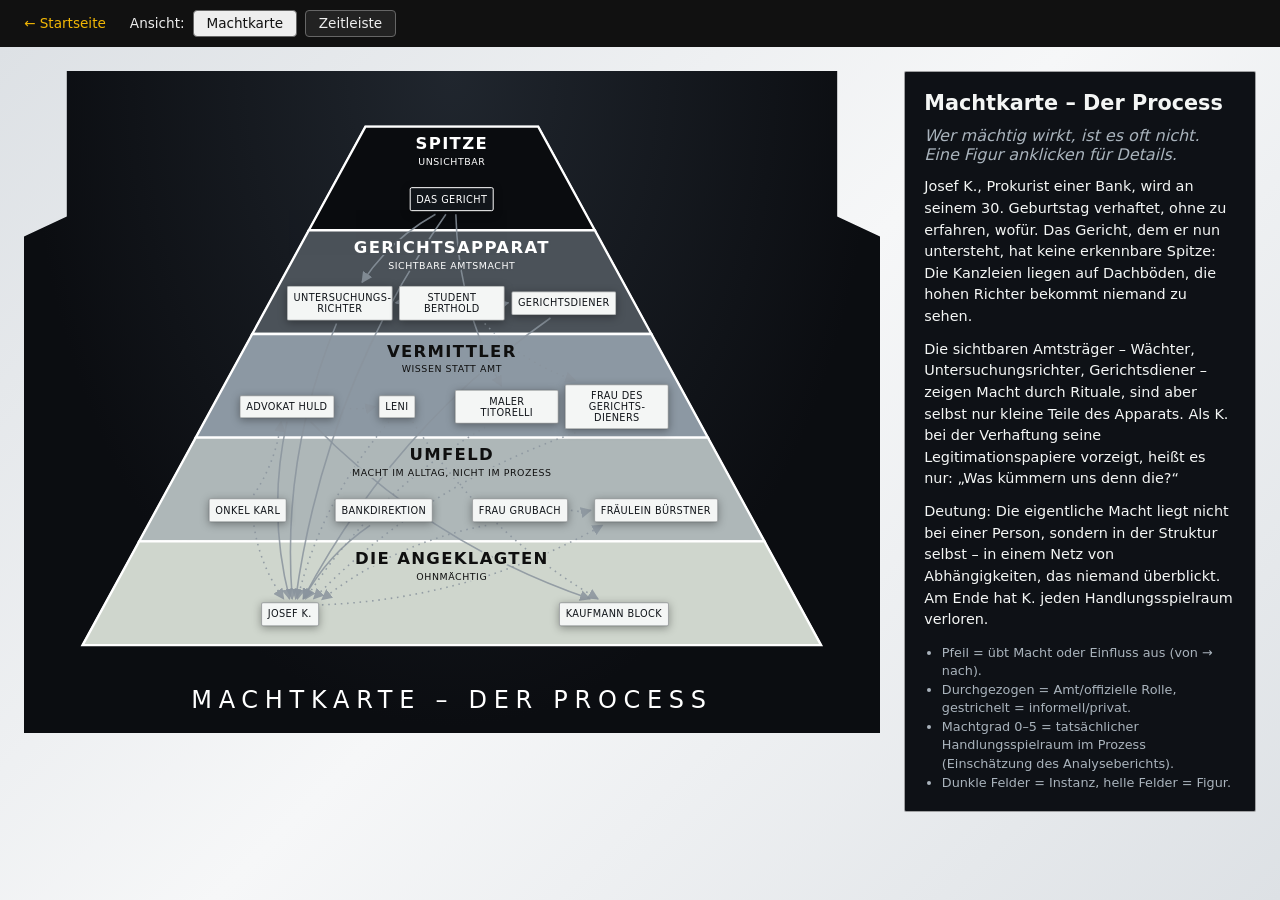
==== machtkarte.html @ 1d8989d1 "Startseite mit Türen zu den Unterseiten - index.html: neue Startseite (Machtkarte, Chronologie der M" ====
<!doctype html>
<html lang="de">
<head>
  <meta charset="utf-8">
  <meta name="viewport" content="width=device-width, initial-scale=1">
  <title>Machtkarte – Der Process</title>
  <link rel="icon" href="data:,">
  <link rel="stylesheet" href="machtkarte.css">
  <link rel="stylesheet" href="zeitleiste.css">
  <link rel="stylesheet" href="themes.css">
  <style>
    body { margin: 0; }
    .ansicht { min-height: calc(100vh - 2.9rem); box-sizing: border-box; }
    .ansicht[hidden] { display: none; }
    .stilwahl { display: flex; flex-wrap: wrap; gap: .5rem; align-items: center; padding: .6rem 1.5rem; font: .85rem system-ui, sans-serif; background: #111; color: #eee; }
    .stilwahl span { margin-left: .6rem; }
    .stilwahl .zurueck { color: #f2b705; text-decoration: none; margin-right: .4rem; }
    .stilwahl .zurueck:hover { text-decoration: underline; }
    .stilwahl .zurueck:focus-visible { outline: 2px solid #f2b705; outline-offset: 3px; }
    .stilwahl button { font: inherit; padding: .3rem .8rem; border: 1px solid #666; background: #222; color: #eee; cursor: pointer; border-radius: 4px; }
    .stilwahl button[aria-pressed="true"] { background: #eee; color: #111; }
  </style>
</head>
<body>
  <nav class="stilwahl" id="stilwahl" aria-label="Ansicht wählen"></nav>
  <main id="machtkarte" class="ansicht" data-theme="hierarchie"></main>
  <main id="zeitleiste" class="ansicht" data-theme="hierarchie" hidden></main>

  <script type="module">
    // Nur Bedienoberfläche: Ansicht wählen. Inhalte und Darstellung liegen in den Modulen.
    import { mountMachtkarte } from './machtkarte.js';
    import { mountZeitleiste } from './zeitleiste.js';
    import daten from './daten.js';
    import chronologie from './chronologie.js';

    const ANSICHTEN = { machtkarte: 'Machtkarte', zeitleiste: 'Zeitleiste' };

    const wahl = document.getElementById('stilwahl');
    const fenster = { machtkarte: document.getElementById('machtkarte'), zeitleiste: document.getElementById('zeitleiste') };
    const ansichtAusHash = () => (ANSICHTEN[location.hash.slice(1)] ? location.hash.slice(1) : 'machtkarte');

    const karte = mountMachtkarte(fenster.machtkarte, daten);
    // Figur in der Zeitleiste angeklickt → in der Machtkarte zeigen
    mountZeitleiste(fenster.zeitleiste, chronologie, daten, {
      beiFigur: (id) => { setzeAnsicht('machtkarte'); karte.waehle(id); },
    });

    wahl.append(Object.assign(document.createElement('a'), { href: 'index.html', className: 'zurueck', textContent: '← Startseite' }));
    wahl.append(Object.assign(document.createElement('span'), { textContent: 'Ansicht:' }));
    const knoepfe = Object.entries(ANSICHTEN).map(([key, label]) => {
      const b = document.createElement('button');
      b.type = 'button'; b.textContent = label;
      b.addEventListener('click', () => setzeAnsicht(key));
      wahl.append(b);
      return [key, b];
    });

    function setzeAnsicht(name) {
      Object.entries(fenster).forEach(([k, f]) => { f.hidden = k !== name; });
      knoepfe.forEach(([key, b]) => b.setAttribute('aria-pressed', String(key === name)));
      if (location.hash.slice(1) !== name) history.replaceState(null, '', `#${name}`);
    }

    addEventListener('hashchange', () => setzeAnsicht(ansichtAusHash()));
    setzeAnsicht(ansichtAusHash());
  </script>
</body>
</html>
---- machtkarte.css ----
/* Struktur der Machtkarte. Enthält KEINE Farben/Schriften – alles kommt aus themes.css. */
.mk {
  display: grid;
  grid-template-columns: minmax(0, 1fr) clamp(16rem, 28vw, 22rem);
  gap: 1.5rem;
  padding: 1.5rem;
  background: var(--bg);
  color: var(--text);
  font-family: var(--font);
  min-height: 100%;
}
/* Zweispaltig nur, solange die Bühne mindestens ihre Mindestbreite (34rem, s. u.) behält */
@media (max-width: 62rem) { .mk { grid-template-columns: minmax(0, 1fr); } }
@media (max-width: 52rem) { .mk { padding: .75rem; } }
/* Rahmen: neutraler Träger um Scroller (Bühne), Hinweis + Bildunterschrift; Stile dürfen ihn gestalten */
.mk-rahmen { box-sizing: border-box; width: 100%; max-width: 62rem; margin-inline: auto; align-self: start; }
/* Bühne: feste Proportion (setzt geruest() in ansicht.js), alles darin skaliert mit (Positionen in %, Schrift in cqw).
   Sie behält eine Mindestbreite, damit Knotentexte passen, und lässt sich darüber hinaus seitlich wischen;
   Hinweis und Bildunterschrift liegen außerhalb des Scrollbereichs. */
.mk-buehne { position: relative; container-type: inline-size; width: 100%; min-width: 34rem; }
.mk-scroller { overflow-x: auto; -webkit-overflow-scrolling: touch; }
.mk-wischhinweis { display: none; }
@media (max-width: 44rem) {
  .mk-buehne { min-width: 40rem; }
  .mk-wischhinweis { display: block; margin: .5rem 0 0; text-align: center; font-size: .75rem; letter-spacing: .08em; }
}
.mk-bildunterschrift { display: none; margin: 0; text-align: center; text-transform: uppercase; }
.mk-svg { position: absolute; inset: 0; width: 100%; height: 100%; pointer-events: none; overflow: visible; }

/* Kulisse (von pyramide.js gezeichnet) */
.mk-k-flaeche { fill: var(--kulisse-fuellung); stroke: var(--kulisse-kontur); stroke-width: 2; }
.mk-k-ebene { fill: var(--kulisse-a); stroke: none; }
.mk-k-ebene[data-alt="1"] { fill: var(--kulisse-b); }
.mk-k-linie { fill: none; stroke: var(--kulisse-linie); stroke-width: 1.2; stroke-dasharray: 6 5; }
.mk-ebene-titel {
  fill: var(--gedaempft); font-size: 15px; letter-spacing: .12em; text-transform: uppercase;
}
.mk-ebene-untertitel { fill: var(--gedaempft); font-size: 11px; letter-spacing: .1em; text-transform: uppercase; }

/* Knoten: Mittelpunkt liegt auf der von pyramide.js berechneten Position */
.mk-knoten {
  position: absolute; z-index: 1; translate: -50% -50%;
  --schrift: min(1.55cqw, 1rem); /* skaliert nur mit der Bühne, damit Text in den Knoten bleibt */
  font: inherit; font-size: var(--schrift); color: var(--knoten-text); cursor: pointer;
  padding: .55em 1em; text-align: center; hyphens: manual;
  background: var(--knoten-bg);
  border: var(--knoten-rand);
  border-radius: var(--knoten-radius);
  box-shadow: var(--knoten-schatten);
  transition: opacity .2s, box-shadow .2s;
}
.mk-knoten:nth-child(odd)  { rotate: var(--neigung); }
.mk-knoten:nth-child(even) { rotate: calc(var(--neigung) * -1); }
.mk-knoten[data-typ="figur"]   { background: var(--typ-figur, var(--knoten-bg)); }
.mk-knoten[data-typ="instanz"] { background: var(--typ-instanz, var(--knoten-bg)); }
.mk-knoten:focus-visible, .mk-knoten.ist-aktiv { outline: 3px solid var(--akzent); outline-offset: 3px; }
.mk-knoten.ist-nah { box-shadow: 0 0 0 2px var(--akzent); }

.mk-kante {
  fill: none; stroke: var(--kante); stroke-width: var(--kante-breite);
  opacity: .85; transition: opacity .2s, stroke .2s;
}
/* Informelle Beziehungen gestrichelt, formale durchgezogen */
.mk-kante[data-art="informell"] { stroke-dasharray: var(--kante-dash); }
.mk-kante { marker-end: url(#mk-pfeil); }
.mk-pfeilspitze { fill: var(--kante); }
.mk-pfeilspitze-aktiv { fill: var(--akzent); }
.mk-kante.ist-aktiv { stroke: var(--akzent); opacity: 1; stroke-width: calc(var(--kante-breite) * 1.6); marker-end: url(#mk-pfeil-aktiv); }

/* Bei Auswahl alles Unbeteiligte zurücknehmen */
.hat-auswahl .mk-knoten:not(.ist-aktiv):not(.ist-nah) { opacity: .35; }
.hat-auswahl .mk-kante:not(.ist-aktiv) { opacity: .12; }

.mk-detail {
  align-self: start; position: sticky; top: 1rem;
  max-height: calc(100vh - 2rem); overflow-y: auto; box-sizing: border-box;
  padding: 1.2rem; background: var(--panel-bg); border: var(--panel-rand);
  border-radius: var(--knoten-radius);
}
@media (max-width: 62rem) { .mk-detail { position: static; max-height: none; } }
.mk-detail-titel { margin: 0 0 .6rem; font-size: 1.3rem; line-height: 1.2; }
.mk-detail-meta { margin: 0 0 .3rem; font-size: .75rem; letter-spacing: .1em; text-transform: uppercase; color: var(--gedaempft); }
.mk-hinweis { color: var(--gedaempft); font-style: italic; margin: 0 0 .8rem; }
.mk-text { font-size: .9rem; line-height: 1.5; margin: 0 0 .7rem; }
.mk-beziehungen { margin: .3rem 0 0; padding-left: 1.1rem; font-size: .85rem; line-height: 1.45; }
.mk-beziehungen li { margin-bottom: .35rem; }
.mk-beziehungen .mk-text { font-size: inherit; }

/* Abschnitte im Detailfeld; „Deutung“ ist sichtbar als Interpretation abgesetzt */
.mk-abschnitt { margin: 0 0 .4rem; }
.mk-abschnitt-titel { margin: .9rem 0 .3rem; font-size: .72rem; letter-spacing: .12em; text-transform: uppercase; color: var(--gedaempft); }
.mk-abschnitt[data-marke="deutung"] { padding-left: .7rem; border-left: 3px solid var(--akzent); }
.mk-abschnitt[data-marke="deutung"] .mk-text { font-style: italic; }

/* Machtgrad als Punktreihe */
.mk-machtgrad { display: flex; align-items: center; gap: .6rem; margin: 0 0 .4rem; font-size: .8rem; }
.mk-machtgrad-label { letter-spacing: .1em; text-transform: uppercase; color: var(--gedaempft); font-size: .72rem; }
.mk-punkte { display: inline-flex; gap: .25rem; }
.mk-punkt { width: .7rem; height: .7rem; border-radius: 50%; border: 1.5px solid currentColor; opacity: .5; }
.mk-punkt.ist-voll { background: var(--akzent); border-color: var(--akzent); opacity: 1; }

.mk-legende { margin: .8rem 0 0; padding-left: 1.1rem; font-size: .8rem; line-height: 1.45; color: var(--gedaempft); }
---- zeitleiste.css ----
/* Struktur der Zeitleiste. Farben/Schriften kommen aus themes.css; Rahmen, Detailfeld, Bänder aus machtkarte.css. */
.zl-achse { fill: var(--gedaempft); font-size: 13px; letter-spacing: .12em; text-transform: uppercase; }
.zl-linie { fill: none; stroke: var(--akzent); stroke-width: 3; stroke-linejoin: round; }
.zl-flaeche { fill: var(--akzent); opacity: .12; }

/* Station: Punkt mit Nummer genau auf der Kurve, Titel darüber oder darunter */
.zl-station {
  position: absolute; z-index: 1; translate: -50% -50%;
  display: grid; justify-items: center; padding: 0; border: 0; background: none; cursor: pointer;
  font: inherit; color: var(--text);
}
.zl-nummer {
  display: grid; place-items: center; width: 2.2em; height: 2.2em; border-radius: 50%;
  font-size: clamp(.6rem, 1.4cqw, .9rem); font-weight: 700;
  background: var(--knoten-bg); color: var(--knoten-text); border: 2px solid var(--akzent);
  box-shadow: var(--knoten-schatten); transition: transform .2s;
}
.zl-titel {
  position: absolute; white-space: nowrap; padding: .2em .5em;
  font-size: clamp(.55rem, 1.3cqw, .85rem); letter-spacing: .04em;
  background: var(--knoten-bg); color: var(--knoten-text); border: var(--knoten-rand); border-radius: var(--knoten-radius);
}
.zl-station[data-lage="oben"] .zl-titel { bottom: calc(100% + .4em); }
.zl-station[data-lage="unten"] .zl-titel { top: calc(100% + .4em); }
.zl-station:hover .zl-nummer, .zl-station.ist-aktiv .zl-nummer { transform: scale(1.2); background: var(--akzent); color: #111; }
.zl-station:focus-visible { outline: 3px solid var(--akzent); outline-offset: 4px; border-radius: 50%; }
.hat-auswahl .zl-station:not(.ist-aktiv) { opacity: .45; }

/* Figuren-Knöpfe und Blättern im Detailfeld */
.zl-figuren, .zl-blaettern { display: flex; flex-wrap: wrap; gap: .4rem; }
.zl-blaettern { justify-content: space-between; margin-top: 1.2rem; }
.zl-figur {
  font: inherit; font-size: .8rem; padding: .3rem .7rem; cursor: pointer;
  background: transparent; color: inherit; border: 1px solid var(--gedaempft); border-radius: var(--knoten-radius);
}
.zl-figur:hover:not(:disabled) { border-color: var(--akzent); color: var(--akzent); }
.zl-figur:disabled { opacity: .35; cursor: default; }
---- themes.css ----
/* Stil der Machtkarte und Zeitleiste: dunkler Rahmen, Stufen von Schwarz über Blaugrau zu Salbei, weiße Konturen.
   Alle Farben und Schriften stehen als Variablen im ersten Block; die Regeln danach ergänzen nur Form und Schrift. */

.mk[data-theme="hierarchie"] {
  --bg: linear-gradient(135deg, #dde1e5 0%, #f6f7f8 50%, #dde1e5 100%);
  --text: #11151a; --gedaempft: #5b6670;
  --font: "Montserrat", "Avenir Next", "Century Gothic", "Segoe UI", system-ui, sans-serif;
  --akzent: #f2b705;
  --knoten-bg: #f4f6f5; --knoten-text: #11151a;
  --typ-instanz: #11151a; --typ-figur: #f4f6f5;
  --knoten-rand: 1px solid rgba(17, 21, 26, .35); --knoten-radius: 2px;
  --knoten-schatten: 0 2px 8px rgba(0, 0, 0, .35); --neigung: 0deg;
  --kante: #8a949e; --kante-breite: 2px; --kante-dash: 2 6;
  --panel-bg: #0e1116; --panel-rand: 1px solid rgba(255, 255, 255, .6);
  --kulisse-fuellung: transparent; --kulisse-kontur: #ffffff; --kulisse-a: #1b2027; --kulisse-b: #2a313a;
  --kulisse-linie: rgba(255, 255, 255, .35);
  --stufe-oben: #0a0c0f; --stufe-mitte: #8c98a3; --stufe-unten: #cfd6cd;
}
/* Dunkler, an den Schultern abgeschrägter Rahmen mit Bildunterschrift */
.mk[data-theme="hierarchie"] .mk-rahmen {
  padding: 2rem 2.2rem 1.2rem;
  background: radial-gradient(ellipse at 50% 0%, #20262e 0%, #0b0d11 70%);
  clip-path: polygon(5% 0, 95% 0, 95% 22%, 100% 25%, 100% 100%, 0 100%, 0 25%, 5% 22%);
}
@media (max-width: 44rem) { .mk[data-theme="hierarchie"] .mk-rahmen { padding: 1rem .8rem .8rem; clip-path: none; } }
.mk[data-theme="hierarchie"] .mk-bildunterschrift {
  display: block; margin-top: 1.1rem; color: #fff; font-size: 1.5rem; font-weight: 300; letter-spacing: .28em;
}
.mk[data-theme="hierarchie"] .mk-wischhinweis { color: #a9b3bc; }
/* Handy: Bildunterschrift kleiner, darf umbrechen */
@media (max-width: 44rem) { .mk[data-theme="hierarchie"] .mk-bildunterschrift { font-size: .95rem; letter-spacing: .16em; } }
/* Stufenfarben: dreistufiger Verlauf nach --s (0 = oben, 1 = unten), Linien weiß */
.mk[data-theme="hierarchie"] :is(.mk-k-ebene, .mk-ebene-titel, .mk-ebene-untertitel) {
  --stufenfarbe: color-mix(in srgb,
    color-mix(in srgb, var(--stufe-oben), var(--stufe-mitte) clamp(0%, calc(var(--s) * 200%), 100%)),
    var(--stufe-unten) clamp(0%, calc((var(--s) - .5) * 200%), 100%));
}
.mk[data-theme="hierarchie"] .mk-k-ebene { fill: var(--stufenfarbe); stroke: #fff; stroke-width: 3; }
/* Schrift auf den Stufen: hell auf dunklen, dunkel auf hellen Stufen; Kontur in Stufenfarbe hält Linien fern */
.mk[data-theme="hierarchie"] .mk-ebene-titel,
.mk[data-theme="hierarchie"] .mk-ebene-untertitel {
  fill: hsl(0 0% clamp(6%, calc((0.5 - var(--s)) * 1000%), 100%));
  stroke: var(--stufenfarbe); stroke-width: 5px; stroke-linejoin: round; paint-order: stroke;
}
.mk[data-theme="hierarchie"] .mk-ebene-titel { font-size: 21px; font-weight: 600; letter-spacing: .08em; }
.mk[data-theme="hierarchie"] .mk-ebene-untertitel { font-size: 12px; letter-spacing: .06em; }
.mk[data-theme="hierarchie"] .mk-knoten { text-transform: uppercase; letter-spacing: .04em; padding-inline: .6em; font-size: calc(var(--schrift) * .8); }
.mk[data-theme="hierarchie"] .mk-knoten[data-typ="instanz"] { color: #fff; border: 1.5px solid #fff; }
.mk[data-theme="hierarchie"] .mk-detail { color: #f4f6f5; }
.mk[data-theme="hierarchie"] .mk-detail .mk-hinweis,
.mk[data-theme="hierarchie"] .mk-detail .mk-legende,
.mk[data-theme="hierarchie"] .mk-detail .mk-abschnitt-titel,
.mk[data-theme="hierarchie"] .mk-detail .mk-detail-meta,
.mk[data-theme="hierarchie"] .mk-detail .mk-machtgrad-label { color: #a9b3bc; }
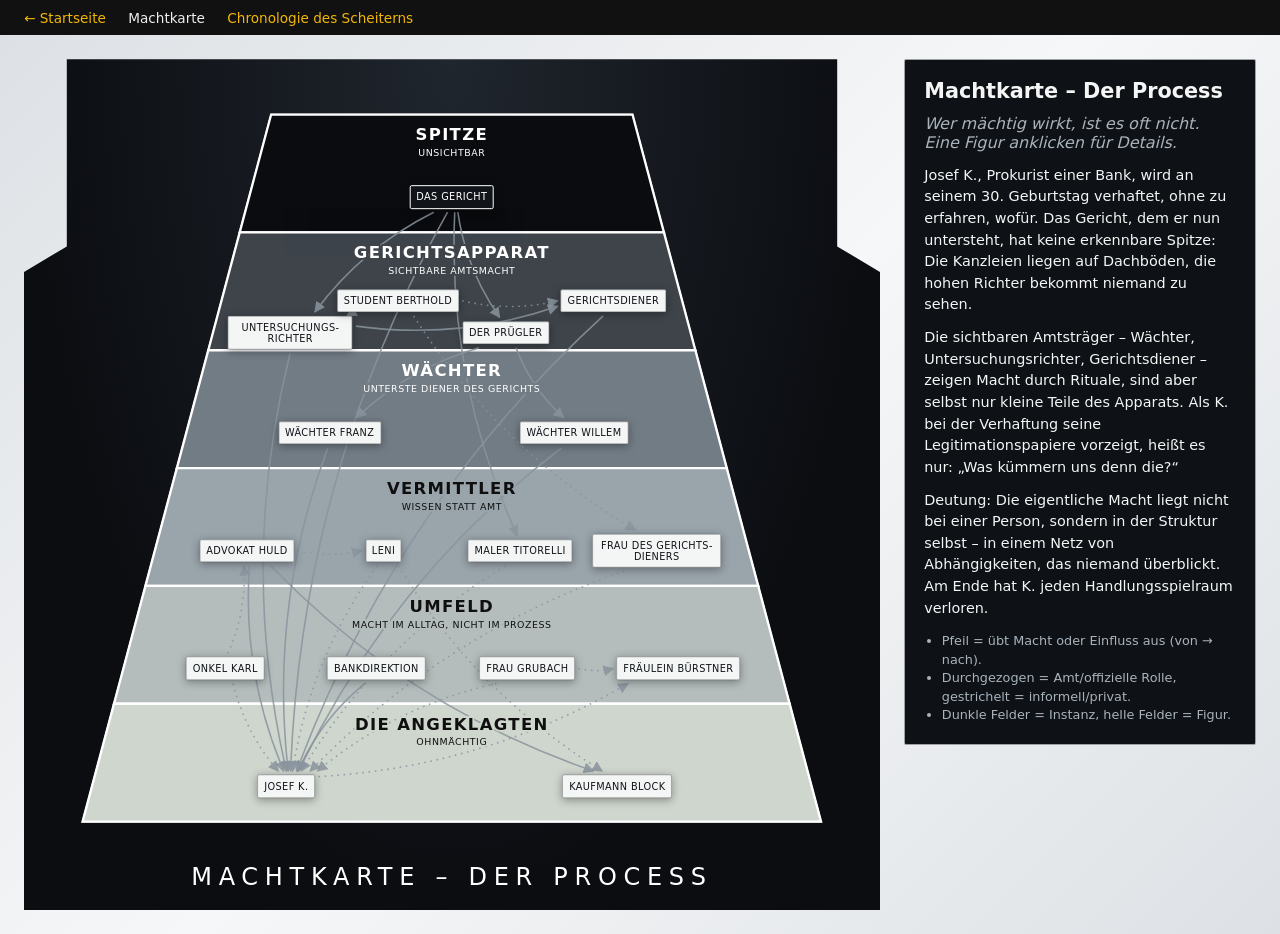
==== commit f199ad14: "Chronologie des Scheiterns als eigene Seite chronologie.html neu; machtkarte.html zeigt nur noch die" ====
--- a/machtkarte.html
+++ b/machtkarte.html
@@ -5,64 +5,36 @@
   <meta name="viewport" content="width=device-width, initial-scale=1">
   <title>Machtkarte – Der Process</title>
   <link rel="icon" href="data:,">
+  <script>
+    // Alter Link …/machtkarte.html#zeitleiste: Die Chronologie hat eine eigene Seite.
+    if (location.hash === "#zeitleiste") location.replace("chronologie.html");
+  </script>
+  <link rel="stylesheet" href="seite.css">
   <link rel="stylesheet" href="machtkarte.css">
-  <link rel="stylesheet" href="zeitleiste.css">
   <link rel="stylesheet" href="themes.css">
-  <style>
-    body { margin: 0; }
-    .ansicht { min-height: calc(100vh - 2.9rem); box-sizing: border-box; }
-    .ansicht[hidden] { display: none; }
-    .stilwahl { display: flex; flex-wrap: wrap; gap: .5rem; align-items: center; padding: .6rem 1.5rem; font: .85rem system-ui, sans-serif; background: #111; color: #eee; }
-    .stilwahl span { margin-left: .6rem; }
-    .stilwahl .zurueck { color: #f2b705; text-decoration: none; margin-right: .4rem; }
-    .stilwahl .zurueck:hover { text-decoration: underline; }
-    .stilwahl .zurueck:focus-visible { outline: 2px solid #f2b705; outline-offset: 3px; }
-    .stilwahl button { font: inherit; padding: .3rem .8rem; border: 1px solid #666; background: #222; color: #eee; cursor: pointer; border-radius: 4px; }
-    .stilwahl button[aria-pressed="true"] { background: #eee; color: #111; }
-  </style>
 </head>
 <body>
-  <nav class="stilwahl" id="stilwahl" aria-label="Ansicht wählen"></nav>
-  <main id="machtkarte" class="ansicht" data-theme="hierarchie"></main>
-  <main id="zeitleiste" class="ansicht" data-theme="hierarchie" hidden></main>
+  <nav class="kopfleiste" aria-label="Seiten">
+    <a href="index.html">← Startseite</a>
+    <a href="machtkarte.html" aria-current="page">Machtkarte</a>
+    <a href="chronologie.html">Chronologie des Scheiterns</a>
+  </nav>
+  <main id="machtkarte" data-theme="hierarchie"></main>
 
   <script type="module">
-    // Nur Bedienoberfläche: Ansicht wählen. Inhalte und Darstellung liegen in den Modulen.
+    // Nur Bedienung: #figur-<id> wählt die Figur aus. Inhalte und Darstellung liegen in den Modulen.
     import { mountMachtkarte } from './machtkarte.js';
-    import { mountZeitleiste } from './zeitleiste.js';
     import daten from './daten.js';
-    import chronologie from './chronologie.js';
 
-    const ANSICHTEN = { machtkarte: 'Machtkarte', zeitleiste: 'Zeitleiste' };
+    const karte = mountMachtkarte(document.getElementById('machtkarte'), daten);
+    const figuren = new Set(daten.knoten.map((k) => k.id));
 
-    const wahl = document.getElementById('stilwahl');
-    const fenster = { machtkarte: document.getElementById('machtkarte'), zeitleiste: document.getElementById('zeitleiste') };
-    const ansichtAusHash = () => (ANSICHTEN[location.hash.slice(1)] ? location.hash.slice(1) : 'machtkarte');
-
-    const karte = mountMachtkarte(fenster.machtkarte, daten);
-    // Figur in der Zeitleiste angeklickt → in der Machtkarte zeigen
-    mountZeitleiste(fenster.zeitleiste, chronologie, daten, {
-      beiFigur: (id) => { setzeAnsicht('machtkarte'); karte.waehle(id); },
-    });
-
-    wahl.append(Object.assign(document.createElement('a'), { href: 'index.html', className: 'zurueck', textContent: '← Startseite' }));
-    wahl.append(Object.assign(document.createElement('span'), { textContent: 'Ansicht:' }));
-    const knoepfe = Object.entries(ANSICHTEN).map(([key, label]) => {
-      const b = document.createElement('button');
-      b.type = 'button'; b.textContent = label;
-      b.addEventListener('click', () => setzeAnsicht(key));
-      wahl.append(b);
-      return [key, b];
-    });
-
-    function setzeAnsicht(name) {
-      Object.entries(fenster).forEach(([k, f]) => { f.hidden = k !== name; });
-      knoepfe.forEach(([key, b]) => b.setAttribute('aria-pressed', String(key === name)));
-      if (location.hash.slice(1) !== name) history.replaceState(null, '', `#${name}`);
+    function waehleAusHash() {
+      const id = location.hash.match(/^#figur-(.+)$/)?.[1];
+      if (figuren.has(id)) karte.waehle(id);
     }
-
-    addEventListener('hashchange', () => setzeAnsicht(ansichtAusHash()));
-    setzeAnsicht(ansichtAusHash());
+    addEventListener('hashchange', waehleAusHash);
+    waehleAusHash();
   </script>
 </body>
 </html>
--- a/seite.css
+++ b/seite.css
@@ -0,0 +1,8 @@
+/* Gemeinsam für machtkarte.html und chronologie.html: Seitenrahmen und Kopfleiste (Farben der Startseite). */
+body { margin: 0; min-height: 100vh; display: flex; flex-direction: column; }
+body > main { flex: 1; }
+.kopfleiste { display: flex; flex-wrap: wrap; gap: .4rem 1.4rem; align-items: center; padding: .6rem 1.5rem; font: .85rem system-ui, sans-serif; background: #111; color: #eee; }
+.kopfleiste a { color: #f2b705; text-decoration: none; }
+.kopfleiste a:hover { text-decoration: underline; }
+.kopfleiste a:focus-visible { outline: 2px solid #f2b705; outline-offset: 3px; }
+.kopfleiste a[aria-current="page"] { color: #eee; text-decoration: none; cursor: default; }
